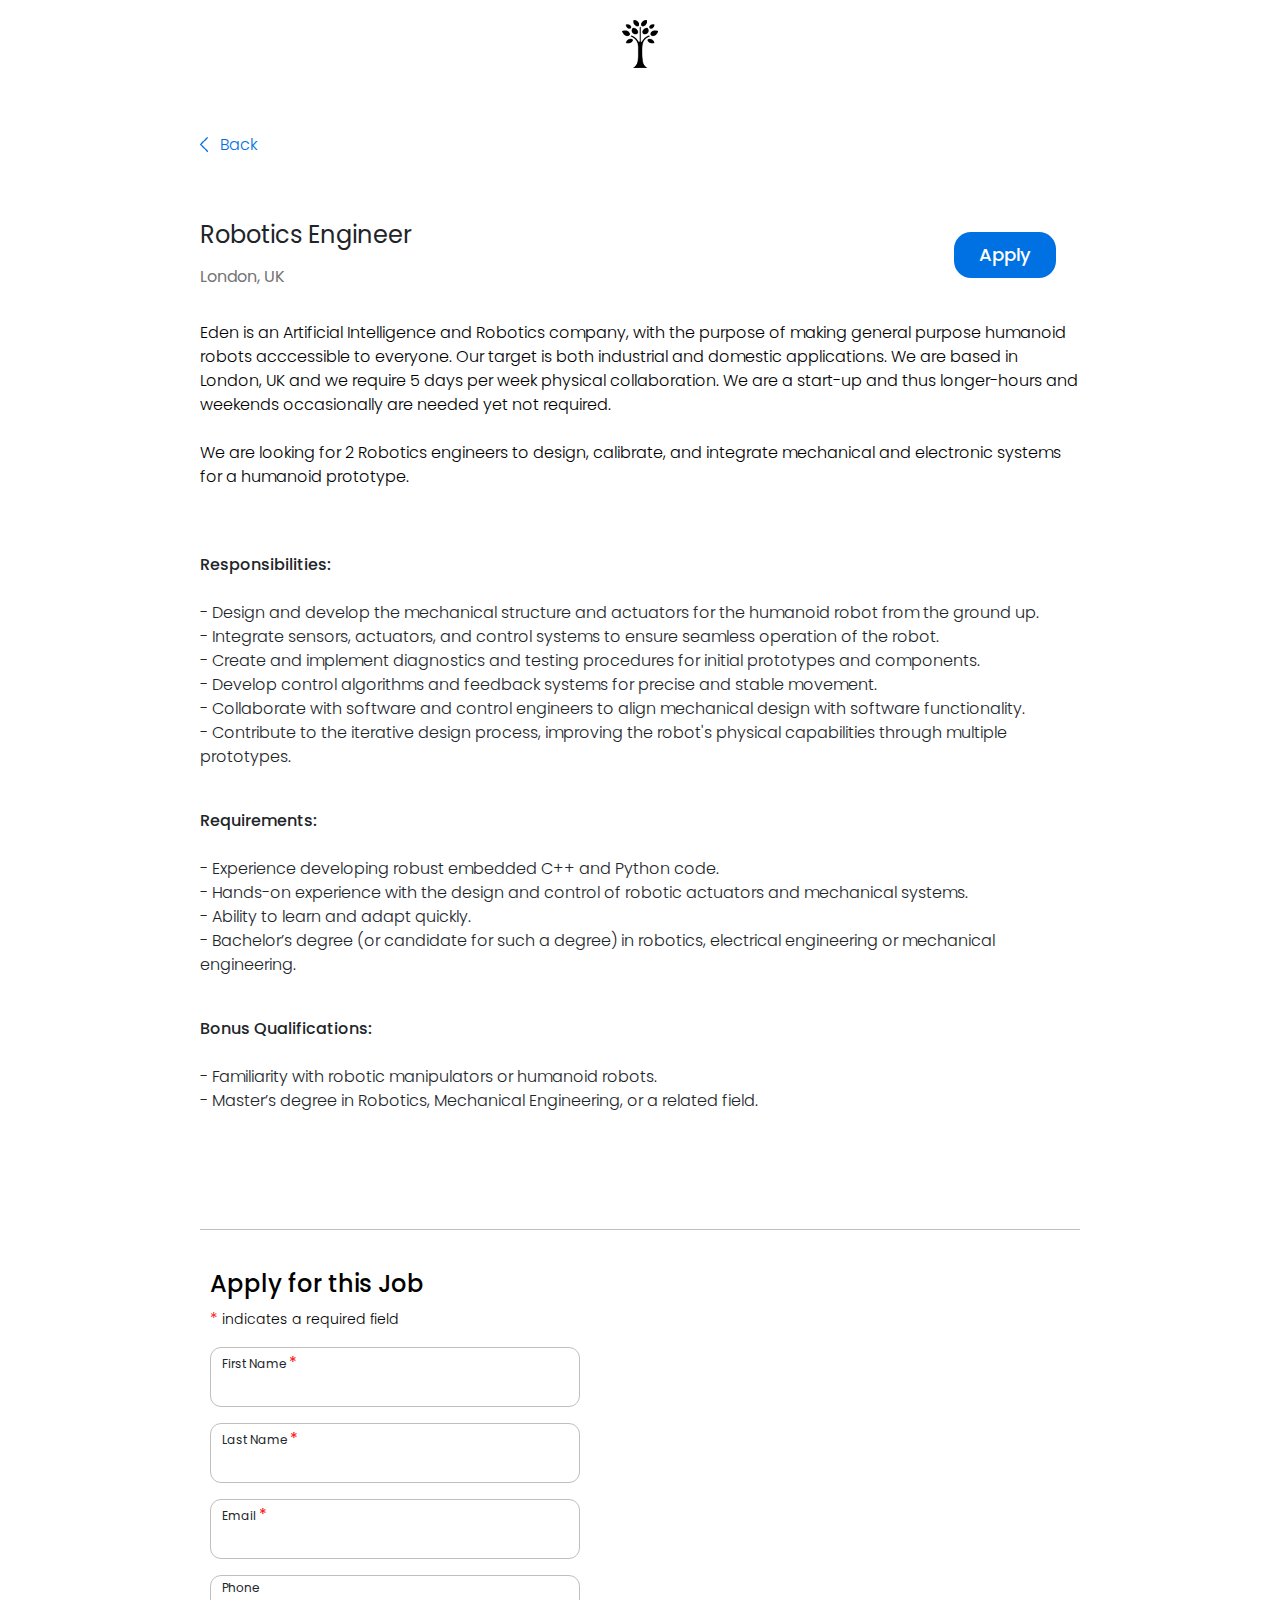
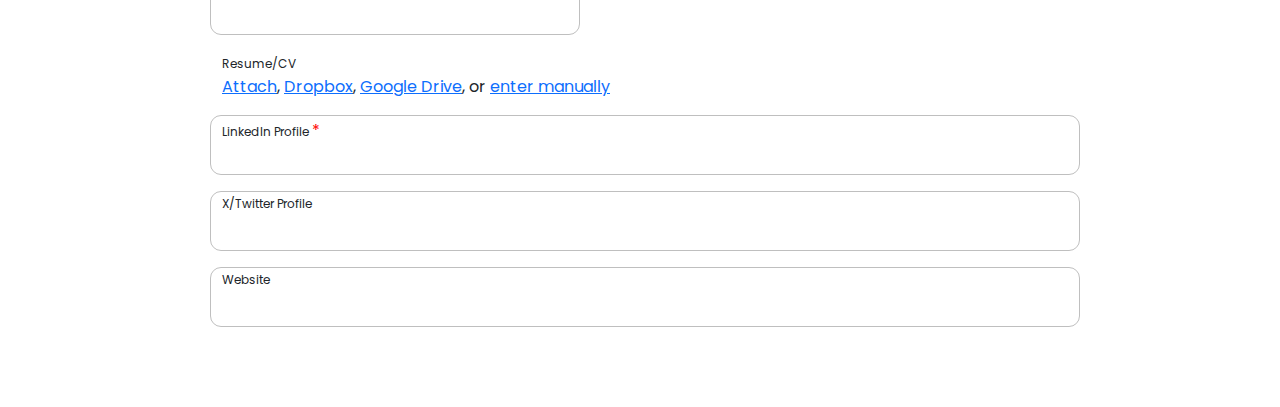
==== application1.html @ cf5604e1 "main" ====
<!doctype html>
<html lang="en">
  <head>
    <meta charset="utf-8">
    <meta name="viewport" content="width=device-width, initial-scale=1">
    <title>Roles</title>
    <link href="https://cdn.jsdelivr.net/npm/bootstrap@5.3.3/dist/css/bootstrap.min.css" rel="stylesheet" integrity="sha384-QWTKZyjpPEjISv5WaRU9OFeRpok6YctnYmDr5pNlyT2bRjXh0JMhjY6hW+ALEwIH" crossorigin="anonymous">
    <link rel="preconnect" href="https://fonts.googleapis.com">
    <link rel="preconnect" href="https://fonts.gstatic.com" crossorigin>
    <link href="https://fonts.googleapis.com/css2?family=Poppins:wght@300;400;500&display=swap" rel="stylesheet">
    <link rel="stylesheet" href="style.css">
  </head>
  <body>
    <div class="application__main">
        <a href="index.html" style="margin: 0 auto;"><img src="img/logo.webp" alt="logo" class="home-logo"></a>
        <div class="application__container">
            <div class="back-btn__wrapper">
                <a href="roles.html"><img src="img/back-arrow.webp" alt="back-arrow"><button class="btn">Back</button></a>
            </div>
            <div class="application__text">
                <div class="application__text-title">
                    <div>
                        <h2>Robotics Engineer</h2>
                        <p>London, UK</p>
                    </div>
                    <a href="#"><button class="btn submit-btn">Apply</button></a>
                </div>
                <p>
                    Eden is an Artificial Intelligence and Robotics company, with the purpose of making general purpose humanoid 
                    robots acccessible to everyone. Our target is both industrial and domestic applications. We are based in 
                    London, UK and we require 5 days per week physical collaboration. We are a start-up and thus longer-hours 
                    and weekends occasionally are needed yet not required.
                    <br><br>
                    We are looking for 2 Robotics engineers to design, calibrate, and integrate mechanical and electronic systems
                    for a humanoid prototype.
                </p>
                <br>
                <br>
                <b>Responsibilities:</b>
                <br>
                <br>
                <ul>
                    <li>- Design and develop the mechanical structure and actuators for the humanoid robot from the ground up.</li>
                    <li>- Integrate sensors, actuators, and control systems to ensure seamless operation of the robot.</li>
                    <li>- Create and implement diagnostics and testing procedures for initial prototypes and components.</li>
                    <li>- Develop control algorithms and feedback systems for precise and stable movement.</li>
                    <li>- Collaborate with software and control engineers to align mechanical design with software functionality.</li>
                    <li>- Contribute to the iterative design process, improving the robot's physical capabilities through multiple prototypes.</li>
                </ul>
                <br>
                <b>Requirements:</b>
                <br>
                <br>
                <ul>
                    <li>- Experience developing robust embedded C++ and Python code.</li>
                    <li>- Hands-on experience with the design and control of robotic actuators and mechanical systems.</li>
                    <li>- Ability to learn and adapt quickly.</li>
                    <li>- Bachelor’s degree (or candidate for such a degree) in robotics, electrical engineering or mechanical engineering.</li>
                </ul>
                <br>
                <b>Bonus Qualifications:</b>
                <br>
                <br>
                <ul>
                    <li>- Familiarity with robotic manipulators or humanoid robots.</li>
                    <li>- Master’s degree in Robotics, Mechanical Engineering, or a related field.</li>
                </ul>
            </div>
            <div class="application__form-wrapper">
                <div class="application__form-title">
                    <h2>Apply for this Job</h2>
                    <p><span>*</span> indicates a required field</p>
                </div>
                <form>
                    <div class="form-group">
                        <label for="firstName">First Name <span>*</span></label>
                        <input type="text" class="form-control" id="firstName" required>
                    </div>
                    <div class="form-group">
                        <label for="lastName">Last Name <span>*</span></label>
                        <input type="text" class="form-control" id="lastName" required>
                    </div>
                    <div class="form-group">
                        <label for="email">Email <span>*</span></label>
                        <input type="email" class="form-control" id="email" required>
                    </div>
                    <div class="form-group">
                        <label for="phone">Phone</label>
                        <input type="tel" class="form-control" id="phone">
                    </div>
                    <div class="form-group form-links">
                        <label for="resume">Resume/CV</label>
                        <div>
                            <a href="#" class="text-primary">Attach</a>,
                            <a href="#" class="text-primary">Dropbox</a>,
                            <a href="#" class="text-primary">Google Drive</a>, or
                            <a href="#" class="text-primary">enter manually</a>
                        </div>
                    </div>
                    <div class="form-group form-long">
                        <label for="linkedin">LinkedIn Profile <span>*</span></label>
                        <input type="url" class="form-control" id="linkedin" required>
                    </div>
                    <div class="form-group form-long">
                        <label for="twitter">X/Twitter Profile</label>
                        <input type="url" class="form-control" id="twitter">
                    </div>
                    <div class="form-group form-long">
                        <label for="website">Website</label>
                        <input type="url" class="form-control" id="website">
                    </div>
                </form>
            </div>
        </div>
        <div class="application__ready">
            <img src="img/ready-sent.webp" alt="ready-sent" class="ready-sent-img">
            <h3>Your application has been sent. An exciting journey awaits.</h3>
            <div class="back-btn__wrapper">
                <a href="index.html"><img src="img/back-arrow.webp" alt="back-arrow"><button class="btn">Back to Home</button></a>
            </div>
        </div>
    </div>


    <script src="https://cdn.jsdelivr.net/npm/@popperjs/core@2.11.8/dist/umd/popper.min.js" integrity="sha384-I7E8VVD/ismYTF4hNIPjVp/Zjvgyol6VFvRkX/vR+Vc4jQkC+hVqc2pM8ODewa9r" crossorigin="anonymous"></script>
    <script src="https://cdn.jsdelivr.net/npm/bootstrap@5.3.3/dist/js/bootstrap.min.js" integrity="sha384-0pUGZvbkm6XF6gxjEnlmuGrJXVbNuzT9qBBavbLwCsOGabYfZo0T0to5eqruptLy" crossorigin="anonymous"></script>
    <script src="js/accordion.js"></script>
    <script>
        document.querySelector('.submit-btn').addEventListener('click', function() {
            document.querySelector('.application__container').style.display = 'none';
            document.querySelector('.application__ready').style.display = 'flex';
        });
    </script>
  </body>
</html>
---- style.css ----
body {
    font-family: "Poppins", sans-serif !important;
}
/* Home */
.home__main {
    height: 100vh;
    display: flex;
    flex-direction: column;
    justify-content: space-between;
    align-items: center;
    padding-top: 20px;
}
.home-logo {
    width: 36px;
    height: 48px;
}
.home-img {
    width: 254px;
    height: 421px;
}
.home-btn {
    color: #0071e3;
    font-weight: 500;
    font-size: 14.94px;
    padding: 8px 20.3px;
    border: 1px solid #0071e3;
    border-radius: 14.53px;
    line-height: 11px;
}
.home-btn:hover {
    color: #0071e3;
    border: 1px solid #0071e3;
}
.home__text {
    text-align: center;
}
.home__text h1 {
    margin-bottom: 40px;
    font-weight: 500;
    font-size: 48.54px;
}
/* Roles */
.roles__main {
    height: 100vh;
    display: flex;
    flex-direction: column;
    align-items: center;
    padding-top: 20px;
}
.roles__list {
    width: 100%;
    max-width: 700px;
    margin: 0 auto;
    padding-bottom: 100px;
}
.roles__title-text {
    margin-top: 80px;
    text-align: center;
    margin-bottom: 64px;
}
.roles__title-text h1 {
    font-size: 30px;
    font-weight: 500;
    margin-bottom: 24px;
}
.roles__title-text p{
    font-size: 18px;
    font-weight: 400;
}
.roles__list h2 {
    font-size: 24px;
    font-weight: 400;
    text-align: center;
    margin-bottom: 32px;
}
.accordion-item-body {
    max-height: 0;
    overflow: hidden;
    transition: max-height 0.2s ease-out;
}
.accordion-item-header {
    cursor: pointer;
    font-size: 16px;
    font-weight: 400;
    padding: 12px 8px 10px 4px;
    line-height: 16px;
    display: flex;
    justify-content: space-between;
    align-items: center;
    transition: all .2s linear;
}
.accordion-item-header img {
    width: 16px;
    height: 8px;
    transition: all .2s linear;
}
.active img {
    transform: rotate(180deg);
}
.active {
    color: #0071e3;
    font-weight: 500;
}
.accordion {
    width: 100%;
}
.accordion-item {
    border: 0 !important;
    border-bottom: 1px solid #444444 !important;
    border-radius: 0 !important;
    user-select: none;
}
.accordion-item-body-content {
    padding: 0px 8px 14px 4px;
}
.accordion-item-body-content p {
    font-size: 14px;
    font-weight: 400;
    margin-bottom: 16px !important;
}

/* Application */
.application__main {
    height: 100vh;
    display: flex;
    flex-direction: column;
    padding-top: 20px;
}
.application__container {
    width: 100%;
    max-width: 920px;
    margin: 0 auto;
    padding: 0 20px;
}
.application__main .home-logo {
    margin: 0 auto;
    margin-bottom: 64px;
}
.back-btn__wrapper button {
    color: #0071e3;
    font-weight: 300;
    font-size: 16px;
    padding: 0;
    padding-left: 12px;
    border: 0 !important;
    margin-right: 24px;
}
.back-btn__wrapper button:hover {
    color: #0071e3 !important;
    border: 0 !important;
}
.back-btn__wrapper {
    margin-bottom: 64px;
}
.application__text-title {
    display: flex;
    justify-content: space-between;
    align-items: center;
    margin-bottom: 32px;
}
.application__text-title h2 {
    font-size: 24px;
    font-weight: 400;
    margin-bottom: 16px !important;
}
.application__text-title p {
    color: #737373 !important;
    font-size: 16px !important;
    font-weight: 400 !important; 
    margin-bottom: 0 !important;
}
.application__text-title button {
    font-size: 18.2px;
    font-weight: 500;
    color: #fff;
    background-color: #0071e3;
    border-radius: 17px;
    padding: 8px 24px;
}
.application__text-title button:hover {
    color: #fff !important;
    background-color: #0071e3 !important; 
}
.application__text-title a {
    padding-right: 24px;
}
.application__text p {
    font-size: 16px;
    font-weight: 300;
    color: #000;
}
.application__text b {
    font-weight: 500 !important;
}
.application__text ul {
    padding: 0 !important;
}
.application__text li {
    list-style: none !important;
    font-weight: 300;
}
.application__text {
    padding-bottom: 100px;
    border-bottom: 1px solid #bfbfbf;
}

/* Application form */
.application__form-wrapper {
    padding: 40px 0 64px 10px;
}
.application__form-title h2 {
    font-size: 24px;
    color: #000;
    margin-bottom: 8px !important;
}
.application__form-title p {
    color: #000;
    font-weight: 300;
    font-size: 14px;
}
.application__form-title span {
    color: #ff0000;
    font-size: 16px;
}

/* Form */
.form-group {
    position: relative;
    margin-bottom: 16px;
}
.form-group label{
    position: absolute;
    top: 4px;
    left: 12px;
    font-weight: 400;
    font-size: 12px;
}
.form-group input {
    height: 60px;
    width: 100%;
    max-width: 370px;
    border-radius: 11px;
    border: 1px solid #bfbfbf !important;
    font-size: 16px;
    padding-top: 20px;
    outline: 0 !important;
    box-shadow: none !important;
}
.form-group span {
    color: #ff0000;
    font-size: 16px;
}
.form-links label {
    position: relative !important;
    top: unset;
    left: unset;
}
.form-links {
    padding-left: 12px;
}
.form-long input{
    width: 100%;
    max-width: none !important;
}
.application__ready {
    display: none;
    flex-direction: column;
    align-items: center;
    height: 100%;
    margin: auto 0;
    justify-content: center;
}
.ready-sent-img {
    width: 70px;
    height: 70px;
    margin-bottom: 32px;
}
.application__ready  h3 {
    margin-bottom: 50px;
    font-weight: 500;
    font-size: 24px;
    text-align: center;
    padding: 0 20px;
}

@media only screen and (max-width: 768px) {
    .home__text h1 {
        font-size: 32px;
        padding: 0 20px;
    }
    .roles__title-text {
        padding: 0 20px;
    }
    .roles__title-text p {
        font-size: 16px;
    }
    .roles__title-text h1 {
        margin-bottom: 16px;
    }
    .accordion {
        padding: 0 20px;
    }
    .application__text-title a {
        padding-right: 0;
    }
    .application__text-title h2 {
        font-size: 20px;
        margin-bottom: 8px !important;
    }
    .application__text {
        padding-bottom: 32px;
    }
    .application__ready h3 {
        font-size: 20px;
    }
}
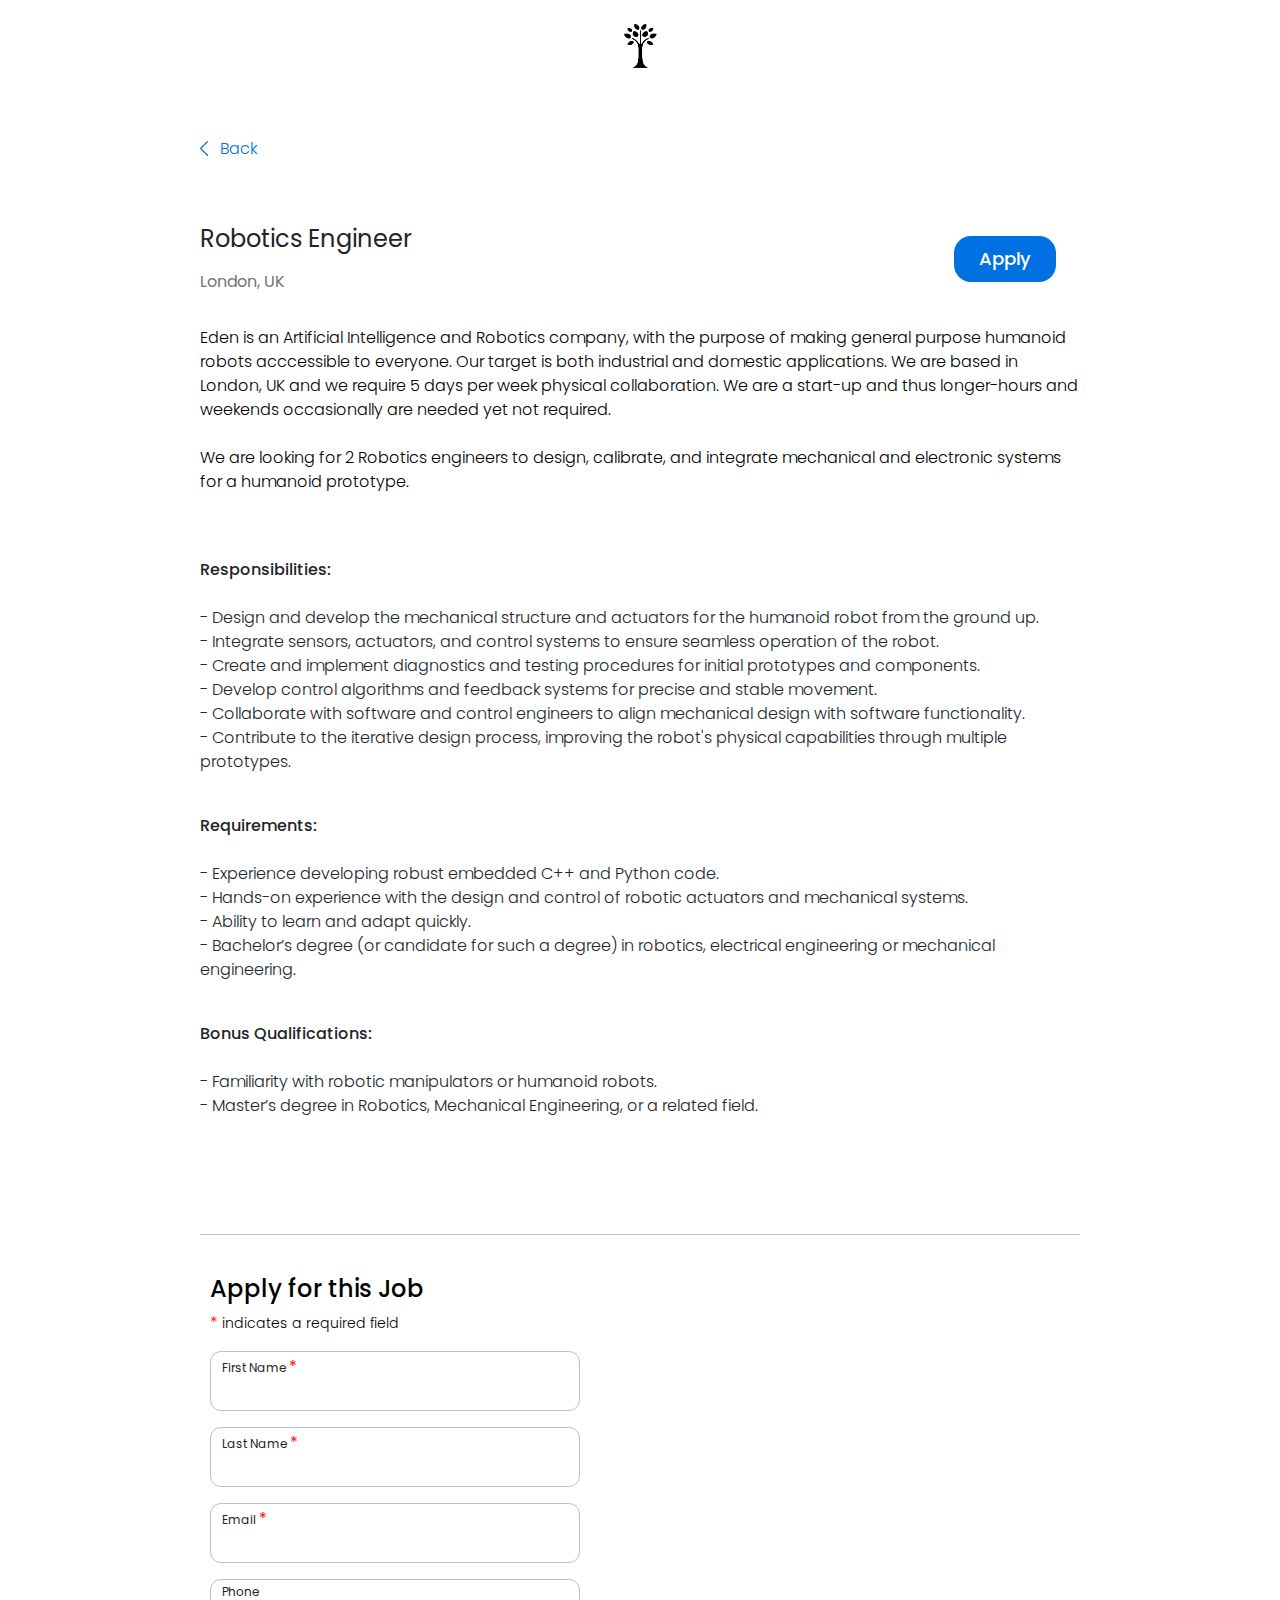
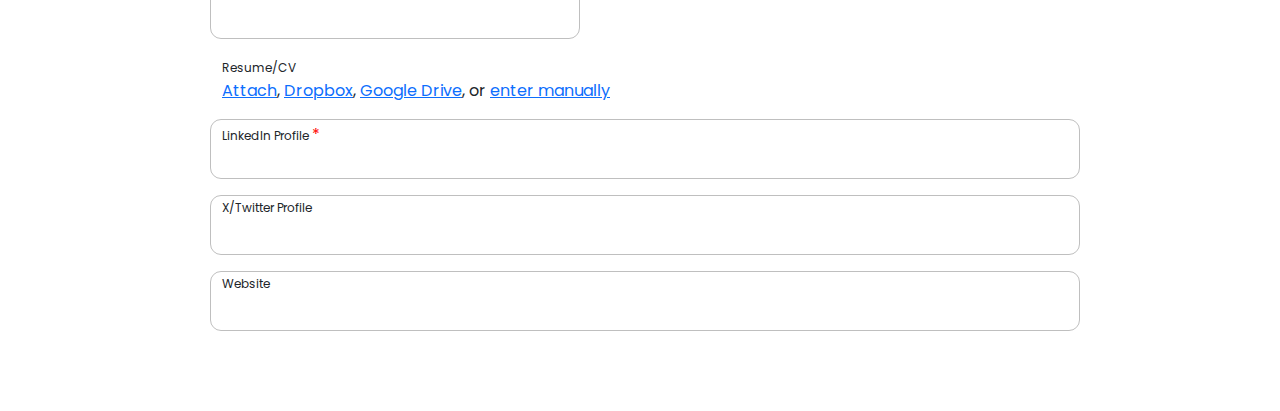
==== commit 9fdc4f97: "updt" ====
--- a/application1.html
+++ b/application1.html
@@ -8,10 +8,11 @@
     <link rel="preconnect" href="https://fonts.googleapis.com">
     <link rel="preconnect" href="https://fonts.gstatic.com" crossorigin>
     <link href="https://fonts.googleapis.com/css2?family=Poppins:wght@300;400;500&display=swap" rel="stylesheet">
+    <link rel="stylesheet" href="https://cdnjs.cloudflare.com/ajax/libs/animate.css/4.1.1/animate.min.css"/>
     <link rel="stylesheet" href="style.css">
   </head>
   <body>
-    <div class="application__main">
+    <div class="application__main animate__animated animate__fadeIn">
         <a href="index.html" style="margin: 0 auto;"><img src="img/logo.webp" alt="logo" class="home-logo"></a>
         <div class="application__container">
             <div class="back-btn__wrapper">
@@ -113,7 +114,7 @@
             </div>
         </div>
         <div class="application__ready">
-            <img src="img/ready-sent.webp" alt="ready-sent" class="ready-sent-img">
+            <img src="img/ready-sent.webp" alt="ready-sent" class="ready-sent-img animate__bounceIn">
             <h3>Your application has been sent. An exciting journey awaits.</h3>
             <div class="back-btn__wrapper">
                 <a href="index.html"><img src="img/back-arrow.webp" alt="back-arrow"><button class="btn">Back to Home</button></a>
--- a/style.css
+++ b/style.css
@@ -1,5 +1,45 @@
 body {
     font-family: "Poppins", sans-serif !important;
+}
+img {
+    user-drag: none;
+    user-select: none;
+    -moz-user-select: none;
+    -webkit-user-drag: none;
+    -webkit-user-select: none;
+    -ms-user-select: none;
+}
+.home__text {
+    user-drag: none;
+    user-select: none;
+    -moz-user-select: none;
+    -webkit-user-drag: none;
+    -webkit-user-select: none;
+    -ms-user-select: none;
+}
+a {
+    user-drag: none;
+    user-select: none;
+    -moz-user-select: none;
+    -webkit-user-drag: none;
+    -webkit-user-select: none;
+    -ms-user-select: none; 
+}
+.roles__main {
+    user-drag: none;
+    user-select: none;
+    -moz-user-select: none;
+    -webkit-user-drag: none;
+    -webkit-user-select: none;
+    -ms-user-select: none; 
+}
+.application__ready {
+    user-drag: none;
+    user-select: none;
+    -moz-user-select: none;
+    -webkit-user-drag: none;
+    -webkit-user-select: none;
+    -ms-user-select: none; 
 }
 /* Home */
 .home__main {
@@ -12,24 +52,24 @@
 }
 .home-logo {
     width: 36px;
-    height: 48px;
 }
 .home-img {
-    width: 254px;
-    height: 421px;
+    width: 512px;
+    transform: translateX(20px);
 }
 .home-btn {
-    color: #0071e3;
+    color: #0071e3 !important;
     font-weight: 500;
     font-size: 14.94px;
     padding: 8px 20.3px;
-    border: 1px solid #0071e3;
+    border: 1px solid #0071e3 !important;  
     border-radius: 14.53px;
     line-height: 11px;
+    transition: all .15s linear;
 }
 .home-btn:hover {
-    color: #0071e3;
-    border: 1px solid #0071e3;
+    color: #fff !important;
+    background: #0071e3 !important;
 }
 .home__text {
     text-align: center;
@@ -90,8 +130,7 @@
     transition: all .2s linear;
 }
 .accordion-item-header img {
-    width: 16px;
-    height: 8px;
+    width: 20px;
     transition: all .2s linear;
 }
 .active img {
@@ -172,14 +211,16 @@
 .application__text-title button {
     font-size: 18.2px;
     font-weight: 500;
-    color: #fff;
-    background-color: #0071e3;
+    color: #fff !important;
+    background-color: #0071e3 !important;
     border-radius: 17px;
     padding: 8px 24px;
+    transition: all .15s linear;
 }
 .application__text-title button:hover {
-    color: #fff !important;
-    background-color: #0071e3 !important; 
+    color: #0071e3 !important;
+    background-color: #fff !important; 
+    border: 1px solid #0071e3 !important;
 }
 .application__text-title a {
     padding-right: 24px;
@@ -274,6 +315,11 @@
     width: 70px;
     height: 70px;
     margin-bottom: 32px;
+
+      
+
+        animation-duration: 1.8s; /* don't forget to set a duration! */
+      
 }
 .application__ready  h3 {
     margin-bottom: 50px;
@@ -313,4 +359,11 @@
     .application__ready h3 {
         font-size: 20px;
     }
+    .home-img {
+        width: 375px;
+        transform: translateX(0px);
+    }
+    .home__main {
+        overflow: hidden;
+    }
 }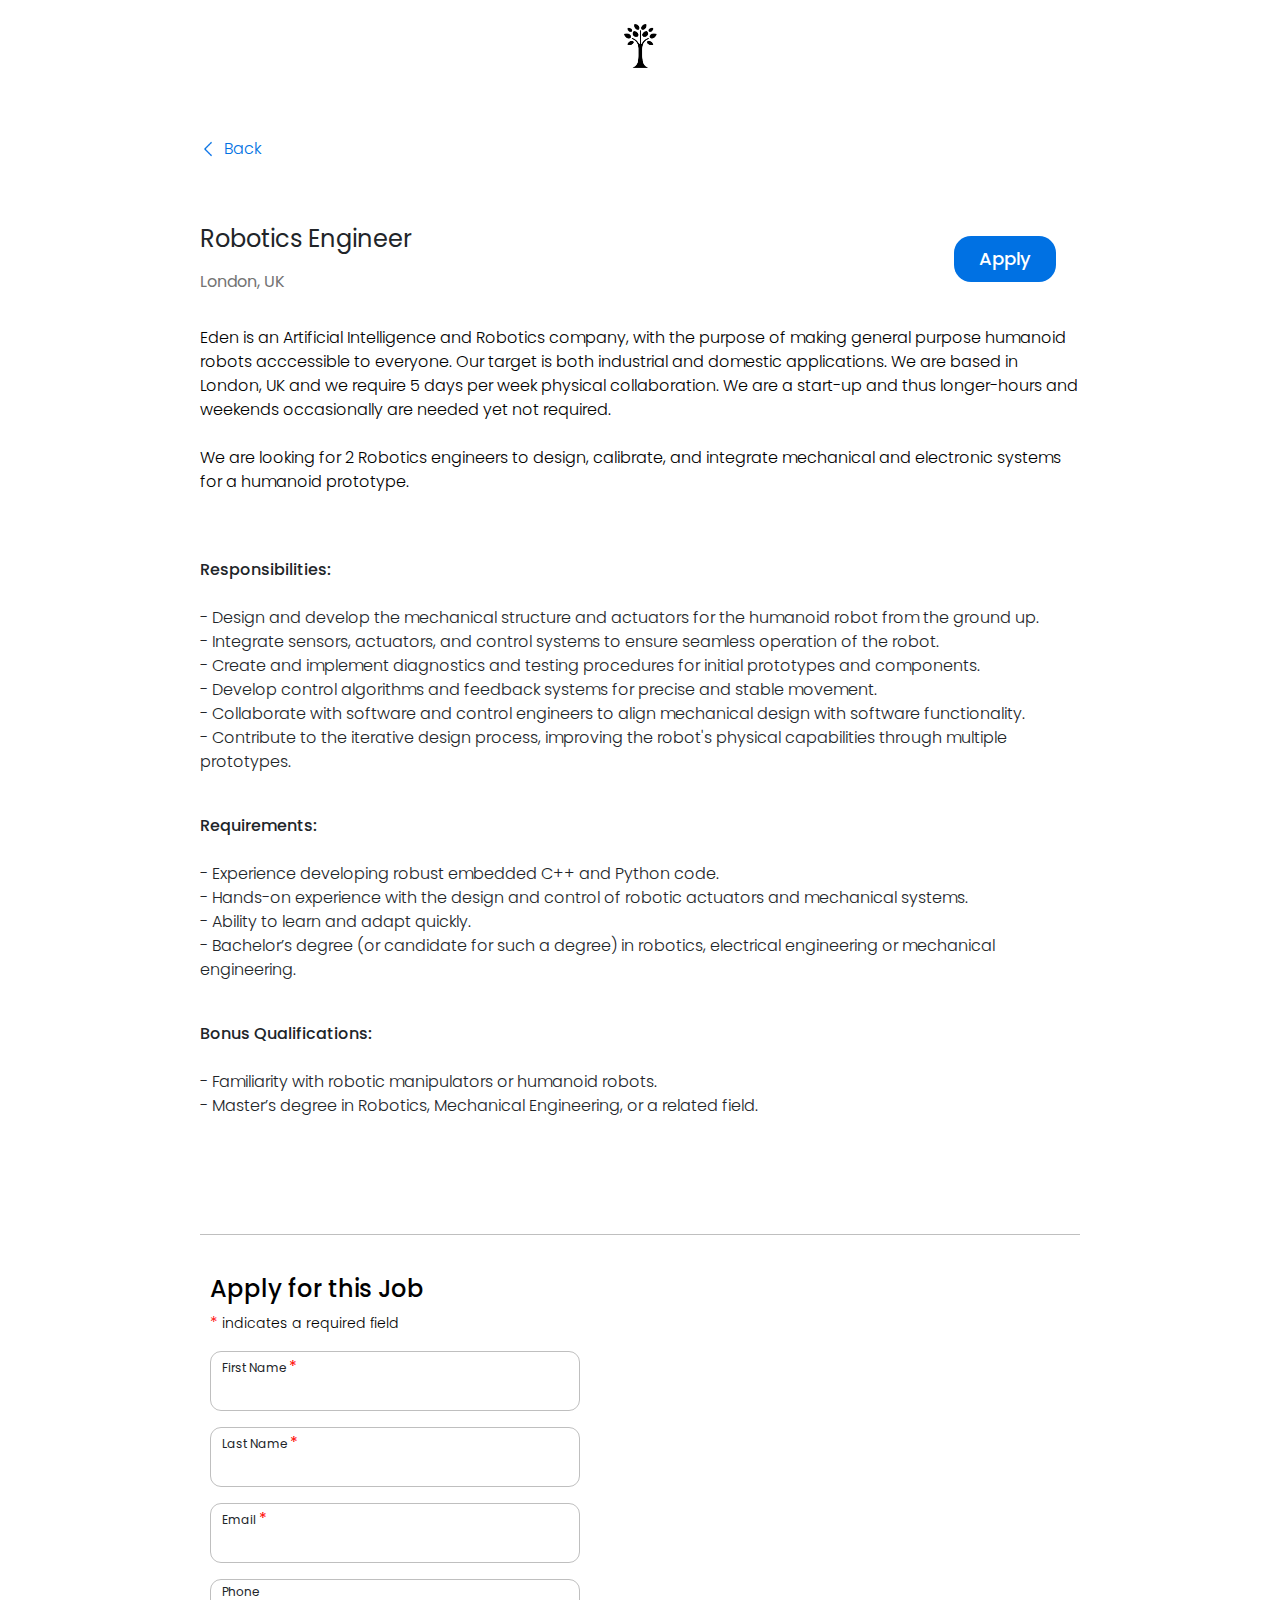
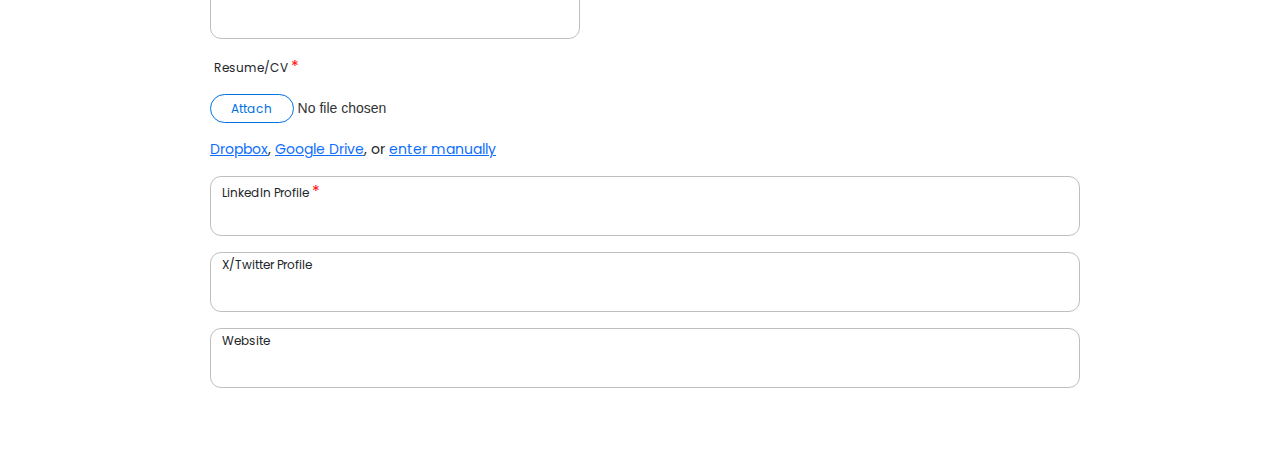
==== commit 5772cd7d: "chang" ====
--- a/application1.html
+++ b/application1.html
@@ -90,13 +90,23 @@
                         <input type="tel" class="form-control" id="phone">
                     </div>
                     <div class="form-group form-links">
-                        <label for="resume">Resume/CV</label>
+                        <label for="resume" class="cv-label">Resume/CV <span>*</span></label>
                         <div>
-                            <a href="#" class="text-primary">Attach</a>,
+                            <div style="margin-bottom: 16px;">
+                                <label for="file-attach" class="custom-file-upload btn home-btn">
+                                    Attach
+                                </label>
+                                <input type="file" class="file-attach" id="file-attach" style="display: none;">
+                                <span id="file-name">No file chosen</span> 
+                            </div>           
                             <a href="#" class="text-primary">Dropbox</a>,
                             <a href="#" class="text-primary">Google Drive</a>, or
-                            <a href="#" class="text-primary">enter manually</a>
+                            <a class="text-primary cv-opener">enter manually</a>
                         </div>
+                    </div>
+                    <div class="form-group form-long cv-group">
+                        <label for="linkedin">Resume/CV <span>*</span></label>
+                        <textarea rows="3" type="url" class="form-control" id="linkedin"></textarea>
                     </div>
                     <div class="form-group form-long">
                         <label for="linkedin">LinkedIn Profile <span>*</span></label>
@@ -113,7 +123,7 @@
                 </form>
             </div>
         </div>
-        <div class="application__ready">
+        <div class="application__ready animate__animated animate__fadeIn">
             <img src="img/ready-sent.webp" alt="ready-sent" class="ready-sent-img animate__bounceIn">
             <h3>Your application has been sent. An exciting journey awaits.</h3>
             <div class="back-btn__wrapper">
@@ -132,5 +142,22 @@
             document.querySelector('.application__ready').style.display = 'flex';
         });
     </script>
+    <script>
+        const fileUpload = document.getElementById('file-attach');
+        const fileName = document.getElementById('file-name');
+
+        fileUpload.addEventListener('change', function() {
+            if (fileUpload.files.length > 0) {
+                fileName.textContent = fileUpload.files[0].name;
+            } else {
+                fileName.textContent = 'No file chosen';
+            }
+        });
+
+        document.querySelector('.cv-opener').addEventListener('click', function() {
+            document.querySelector('.cv-group').style.display = 'block';
+        });
+
+    </script>
   </body>
 </html>--- a/style.css
+++ b/style.css
@@ -138,7 +138,6 @@
 }
 .active {
     color: #0071e3;
-    font-weight: 500;
 }
 .accordion {
     width: 100%;
@@ -180,7 +179,7 @@
     font-weight: 300;
     font-size: 16px;
     padding: 0;
-    padding-left: 12px;
+    padding-left: 8px;
     border: 0 !important;
     margin-right: 24px;
 }
@@ -190,6 +189,9 @@
 }
 .back-btn__wrapper {
     margin-bottom: 64px;
+}
+.back-btn__wrapper img{
+    width: 16px;
 }
 .application__text-title {
     display: flex;
@@ -312,15 +314,14 @@
     justify-content: center;
 }
 .ready-sent-img {
-    width: 70px;
-    height: 70px;
+    width: 65px;
     margin-bottom: 32px;
-
-      
-
-        animation-duration: 1.8s; /* don't forget to set a duration! */
-      
-}
+    animation-duration: 1.8s;
+    border: 3px solid #0071e3;
+    border-radius: 50%;
+    padding: 10px;
+}
+
 .application__ready  h3 {
     margin-bottom: 50px;
     font-weight: 500;
@@ -328,6 +329,66 @@
     text-align: center;
     padding: 0 20px;
 }
+
+.form-links input{
+    border: 0 !important;
+    outline: 0 !important;
+    max-width: 250px !important;
+    width: auto !important;
+}
+.form-links {
+    padding-left: 0 !important;
+}
+
+
+.custom-file-upload {
+    color: #0071e3 !important;
+    font-weight: 500;
+    font-size: 14.94px;
+    padding: 8px 20.3px;
+    border: 1px solid #0071e3 !important;  
+    border-radius: 14.53px;
+    line-height: 11px;
+    transition: all .15s linear;
+}
+.custom-file-upload:hover {
+    color: #fff !important;
+    background: #0071e3 !important;
+}
+#file-name {
+    font-family: Arial, sans-serif;
+    font-size: 14px;
+    color: #333;
+    margin-right: 20px;
+}
+.cv-label {
+    margin-bottom: 15px;
+    padding-left: 4px;
+}
+.form-links {
+    font-size: 14px;
+}
+.cv-group {
+    display: none;
+}
+.cv-opener {
+    cursor: pointer;
+}
+.cv-group textarea {
+    width: 100%;
+    border-radius: 11px;
+    border: 1px solid #bfbfbf !important;
+    font-size: 16px;
+    padding-top: 28px;
+    outline: 0 !important;
+    box-shadow: none !important;
+    max-height: 120px !important;
+    resize: none;
+}
+.cv-group label {
+    background: #fff;
+}
+
 
 @media only screen and (max-width: 768px) {
     .home__text h1 {
